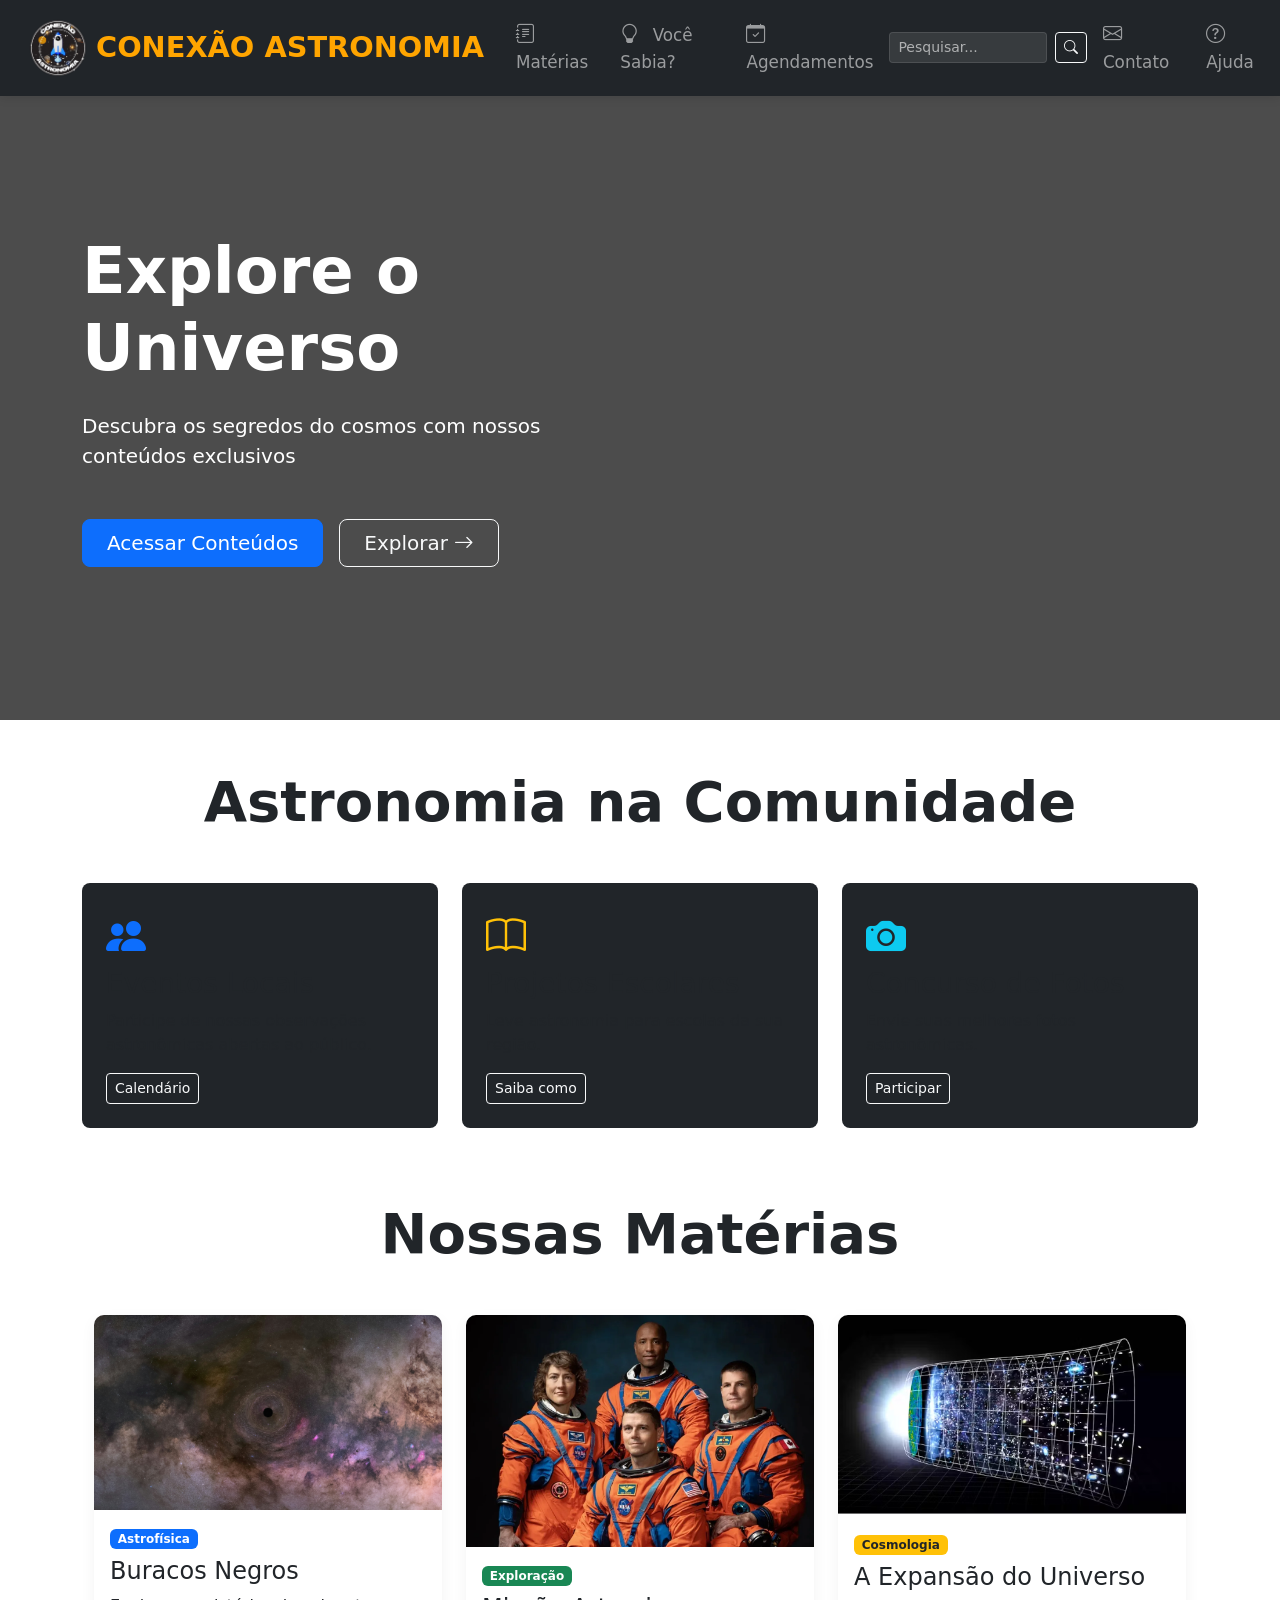
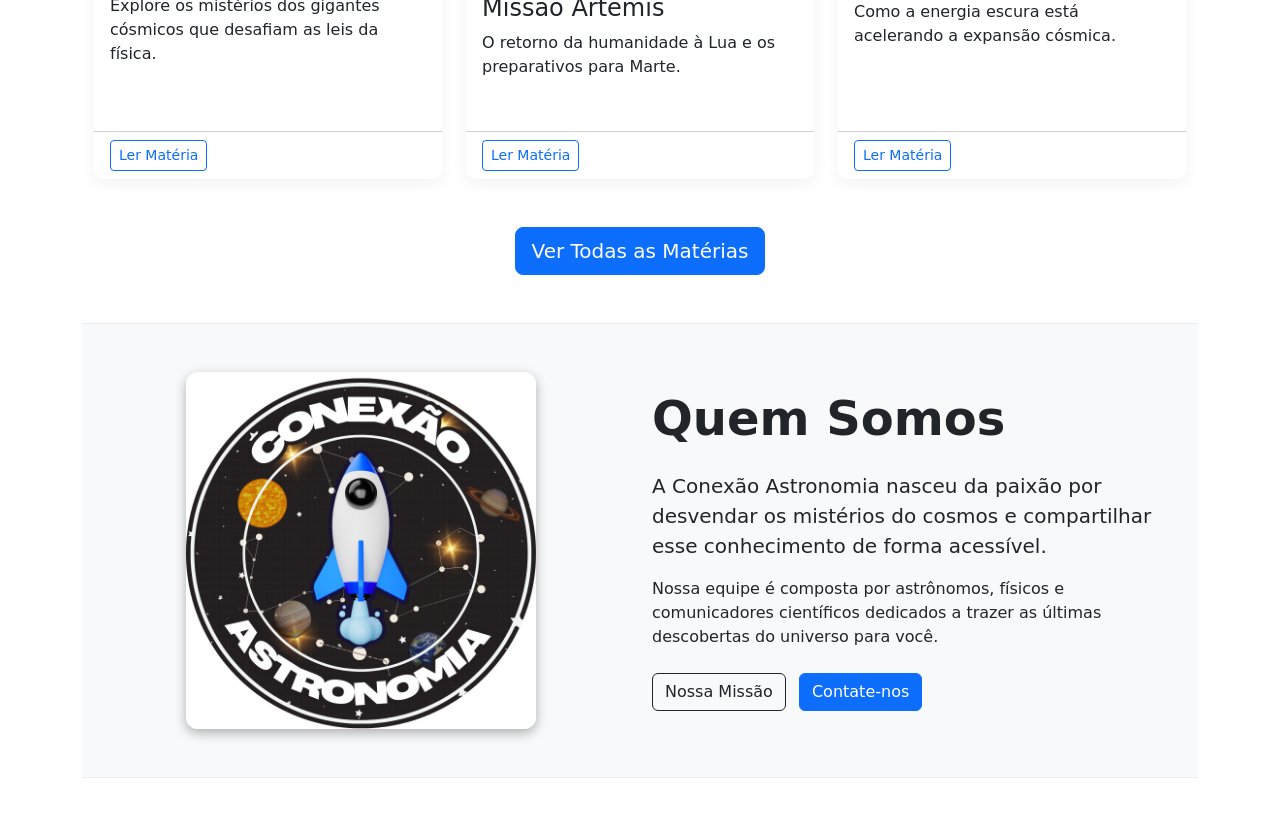
==== index.html @ 4c7ffb01 "Initial commit" ====
<!DOCTYPE html>
<html lang="pt-br">
<head>
    <meta charset="UTF-8">
    <meta name="viewport" content="width=device-width, initial-scale=1.0">
    <title>Conexão Astronomia</title>
    <!-- Bootstrap -->
    <link href="https://cdn.jsdelivr.net/npm/bootstrap@5.3.2/dist/css/bootstrap.min.css" rel="stylesheet">
    <!-- Bootstrap Icons -->
    <link rel="stylesheet" href="https://cdn.jsdelivr.net/npm/bootstrap-icons@1.11.3/font/bootstrap-icons.min.css">
    <!-- CSS Personalizado -->
    <link rel="stylesheet" href="style.css">
</head>
<body>
    <!-- Navbar -->
    <nav class="navbar navbar-expand-lg navbar-dark bg-dark fixed-top navbar-custom">
        <div class="container-fluid">
            <a class="navbar-brand d-flex align-items-center" href="#">
                <img src="logo.png.png" alt="Logo" width="60" class="me-2">
                <span class="site-title">CONEXÃO ASTRONOMIA</span>
            </a>
            
            <button class="navbar-toggler" type="button" data-bs-toggle="collapse" data-bs-target="#navbarContent">
                <span class="navbar-toggler-icon"></span>
            </button>

            <div class="collapse navbar-collapse" id="navbarContent">
                <ul class="navbar-nav me-auto mb-2 mb-lg-0">
                    <li class="nav-item"><a class="nav-link" href="#"><i class="bi bi-journal-text"></i> Matérias</a></li>
                    <li class="nav-item"><a class="nav-link" href="#"><i class="bi bi-lightbulb"></i> Você Sabia?</a></li>
                    <li class="nav-item"><a class="nav-link" href="#"><i class="bi bi-calendar-check"></i> Agendamentos</a></li>
                </ul>

                <!-- Barra de Pesquisa Desktop -->
                <form class="d-none d-lg-flex ms-auto" style="width: 250px;">
                    <input class="form-control form-control-sm" type="search" placeholder="Pesquisar...">
                    <button class="btn btn-sm btn-outline-light ms-2" type="submit">
                        <i class="bi bi-search"></i>
                    </button>
                </form>

                <!-- Ícone Pesquisa Mobile -->
                <div class="d-lg-none ms-2">
                    <a href="#" class="nav-link" data-bs-toggle="collapse" data-bs-target="#searchMobile">
                        <i class="bi bi-search fs-5"></i>
                    </a>
                    <div class="collapse" id="searchMobile">
                        <input class="form-control form-control-sm mt-2" type="search" placeholder="Digite aqui...">
                    </div>
                </div>

                <ul class="navbar-nav">
                    <li class="nav-item"><a class="nav-link" href="#"><i class="bi bi-envelope"></i> Contato</a></li>
                    <li class="nav-item"><a class="nav-link" href="#"><i class="bi bi-question-circle"></i> Ajuda</a></li>
                </ul>
            </div>
        </div>
    </nav>

    <!-- Seção Hero -->
    <section class="hero-section">
        <div class="container h-100">
            <div class="row h-100 align-items-center">
                <div class="col-lg-6">
                    <h1 class="display-3 fw-bold mb-4">Explore o Universo</h1>
                    <p class="lead mb-5">Descubra os segredos do cosmos com nossos conteúdos exclusivos</p>
                    <div class="d-flex gap-3">
                        <a href="#" class="btn btn-primary btn-lg px-4">Acessar Conteúdos</a>
                        <a href="#" class="btn btn-outline-light btn-lg px-4">Explorar <i class="bi bi-arrow-right"></i></a>
                    </div>
                </div>
            </div>
        </div>
    </section>

 <section class="comunidade py-5" id="comunidade">
        <div class="container">
            <h2 class="text-center display-4 fw-bold mb-5">Astronomia na Comunidade</h2>
            
            <div class="row g-4">
                <!-- Card 1 -->
                <div class="col-md-4">
                    <div class="comunidade-card h-100 p-4 rounded-3 bg-dark">
                        <i class="bi bi-people-fill fs-1 text-primary mb-3"></i>
                        <h3>Eventos Locais</h3>
                        <p>Participe de nossas observações astronômicas abertas ao público.</p>
                        <a href="#" class="btn btn-sm btn-outline-light">Calendário</a>
                    </div>
                </div>
                
                <!-- Card 2 -->
                <div class="col-md-4">
                    <div class="comunidade-card h-100 p-4 rounded-3 bg-dark">
                        <i class="bi bi-book fs-1 text-warning mb-3"></i>
                        <h3>Projetos Escolares</h3>
                        <p>Leve astronomia para escolas da sua região.</p>
                        <a href="#" class="btn btn-sm btn-outline-light">Saiba como</a>
                    </div>
                </div>
                
                <!-- Card 3 -->
                <div class="col-md-4">
                    <div class="comunidade-card h-100 p-4 rounded-3 bg-dark">
                        <i class="bi bi-camera-fill fs-1 text-info mb-3"></i>
                        <h3>Concurso de Fotos</h3>
                        <p>Envie suas melhores fotos astronômicas.</p>
                        <a href="#" class="btn btn-sm btn-outline-light">Participar</a>
                    </div>
                </div>
            </div>
   

    <!-- Seção de Matérias -->
    <section class="container py-5 mt-4" id="materias">
        <h2 class="text-center mb-5 display-4 fw-bold">Nossas Matérias</h2>
        
        <div class="row g-4">
            <!-- Matéria 1 -->
            <div class="col-md-6 col-lg-4">
                <div class="card materia-card h-100">
                    <img src="buraco_negro.jpg" class="card-img-top" alt="Buracos Negros">
                    <div class="card-body">
                        <span class="badge bg-primary mb-2">Astrofísica</span>
                        <h3 class="h4">Buracos Negros</h3>
                        <p>Explore os mistérios dos gigantes cósmicos que desafiam as leis da física.</p>
                    </div>
                    <div class="card-footer bg-transparent">
                        <a href="#" class="btn btn-sm btn-outline-primary">Ler Matéria</a>
                    </div>
                </div>
            </div>
            
            <!-- Matéria 2 -->
            <div class="col-md-6 col-lg-4">
                <div class="card materia-card h-100">
                    <img src="artemis.webp" class="card-img-top" alt="Missão Artemis">
                    <div class="card-body">
                        <span class="badge bg-success mb-2">Exploração</span>
                        <h3 class="h4">Missão Artemis</h3>
                        <p>O retorno da humanidade à Lua e os preparativos para Marte.</p>
                    </div>
                    <div class="card-footer bg-transparent">
                        <a href="#" class="btn btn-sm btn-outline-primary">Ler Matéria</a>
                    </div>
                </div>
            </div>
            
            <!-- Matéria 3 -->
            <div class="col-md-6 col-lg-4">
                <div class="card materia-card h-100">
                    <img src="expansao.avif" class="card-img-top" alt="Expansão do Universo">
                    <div class="card-body">
                        <span class="badge bg-warning text-dark mb-2">Cosmologia</span>
                        <h3 class="h4">A Expansão do Universo</h3>
                        <p>Como a energia escura está acelerando a expansão cósmica.</p>
                    </div>
                    <div class="card-footer bg-transparent">
                        <a href="#" class="btn btn-sm btn-outline-primary">Ler Matéria</a>
                    </div>
                </div>
            </div>
        </div>
        
        <div class="text-center mt-5">
            <a href="#" class="btn btn-primary btn-lg">Ver Todas as Matérias</a>
        </div>
    </section>
         
    <!-- Seção Quem Somos -->
    <section class="quem-somos py-5 bg-light" id="sobre">
        <div class="container">
            <div class="row align-items-center">
                <div class="col-lg-6 mb-4 mb-lg-0">
                    <img src="logo_qsm.png" alt="Nossa Equipe" class="img-quem-somos img-fluid">

                </div>
                <div class="col-lg-6">
                    <h2 class="display-5 fw-bold mb-4">Quem Somos</h2>
                    <p class="lead">A <strong>Conexão Astronomia</strong> nasceu da paixão por desvendar os mistérios do cosmos e compartilhar esse conhecimento de forma acessível.</p>
                    <p>Nossa equipe é composta por astrônomos, físicos e comunicadores científicos dedicados a trazer as últimas descobertas do universo para você.</p>
                    <div class="mt-4">
                        <a href="#" class="btn btn-outline-dark me-2">Nossa Missão</a>
                        <a href="#" class="btn btn-primary">Contate-nos</a>
                    </div>
                </div>
            </div>
        </div>
    </section>

    <!-- Bootstrap JS -->
    <script src="https://cdn.jsdelivr.net/npm/bootstrap@5.3.2/dist/js/bootstrap.bundle.min.js"></script>
</body>
</html>
---- style.css ----
/* === NAVBAR (alterações anteriores) === */
.navbar-custom {
    padding: 0.8rem 1rem;
    box-shadow: 0 2px 10px rgba(0,0,0,0.1);
}

.navbar-brand img {
    width: 60px;
    transition: all 0.3s ease;
}

.site-title {
    font-size: 1.8rem;
    font-weight: 700;
    color: #FFA500;
}

.nav-link {
    padding: 0.5rem 1rem !important;
    font-size: 1.05rem;
}

.nav-link i {
    font-size: 1.2rem;
    margin-right: 8px;
}

/* === HERO SECTION (novo) === */
.hero-section {
    background: linear-gradient(rgba(0, 0, 0, 0.7), rgba(0, 0, 0, 0.7)), 
                url('universo_fundo.jpg.jpg');
    background-size: cover;
    background-position: center;
    color: white;
    height: 80vh;
    min-height: 600px;
    padding-top: 80px; /* Compensa navbar fixa */
    display: flex;
    align-items: center;
}

/* === CARDS (novo) === */
.card {
    transition: all 0.3s ease;
    border: none;
    border-radius: 12px;
    overflow: hidden;
    margin-bottom: 20px;
}

.card:hover {
    transform: translateY(-10px);
    box-shadow: 0 15px 30px rgba(0,0,0,0.1);
}

/* === RESPONSIVIDADE === */
@media (max-width: 768px) {
    .hero-section {
        height: 60vh;
        text-align: center;
    }
    .site-title {
        font-size: 1.5rem;
    }
}

/* Barra de pesquisa desktop */
.navbar .form-control {
    background-color: rgba(255,255,255,0.1);
    border-color: rgba(255,255,255,0.2);
    color: white;
}

/* Placeholder branco */
.navbar .form-control::placeholder {
    color: rgba(255,255,255,0.6);
}

/* Ícone de pesquisa mobile */
.navbar .nav-link[data-bs-toggle="collapse"] {
    padding: 8px 12px;
}

/* Estilos para as matérias */
.materia-card {
    transition: all 0.3s ease;
    border: none;
    border-radius: 10px;
    overflow: hidden;
    box-shadow: 0 5px 15px rgba(0,0,0,0.05);
}

.materia-card:hover {
    transform: translateY(-5px);
    box-shadow: 0 10px 25px rgba(0,0,0,0.1);
}

/* Seção Quem Somos */
.quem-somos {
    border-top: 1px solid #eee;
    border-bottom: 1px solid #eee;
    
}


    .img-quem-somos {
    max-width: 350px; /* limite que você quer */
    width: 100%;      /* ocupa até o limite */
    height: auto;     /* mantém proporção */
    border-radius: 12px;
    box-shadow: 0 4px 12px rgba(0,0,0,0.3);
    display: block;
    margin: 0 auto;   /* centraliza */
}
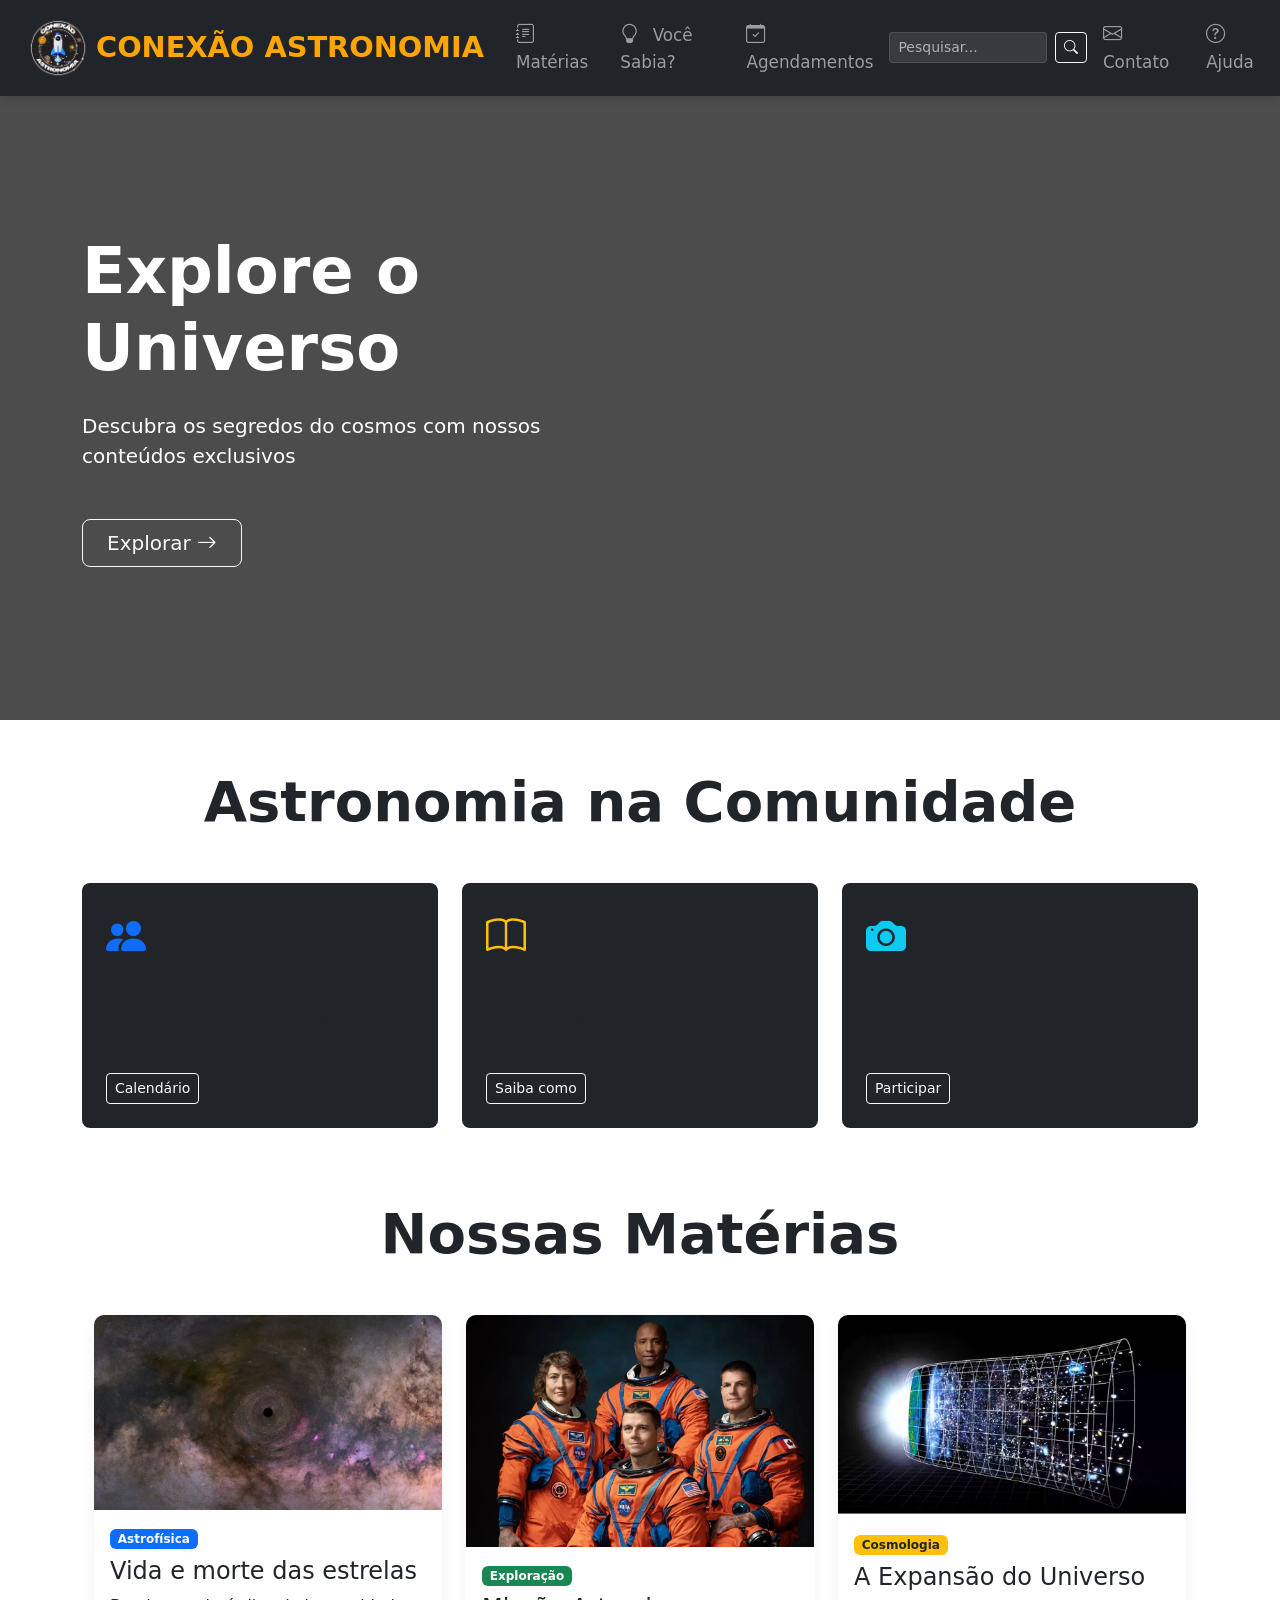
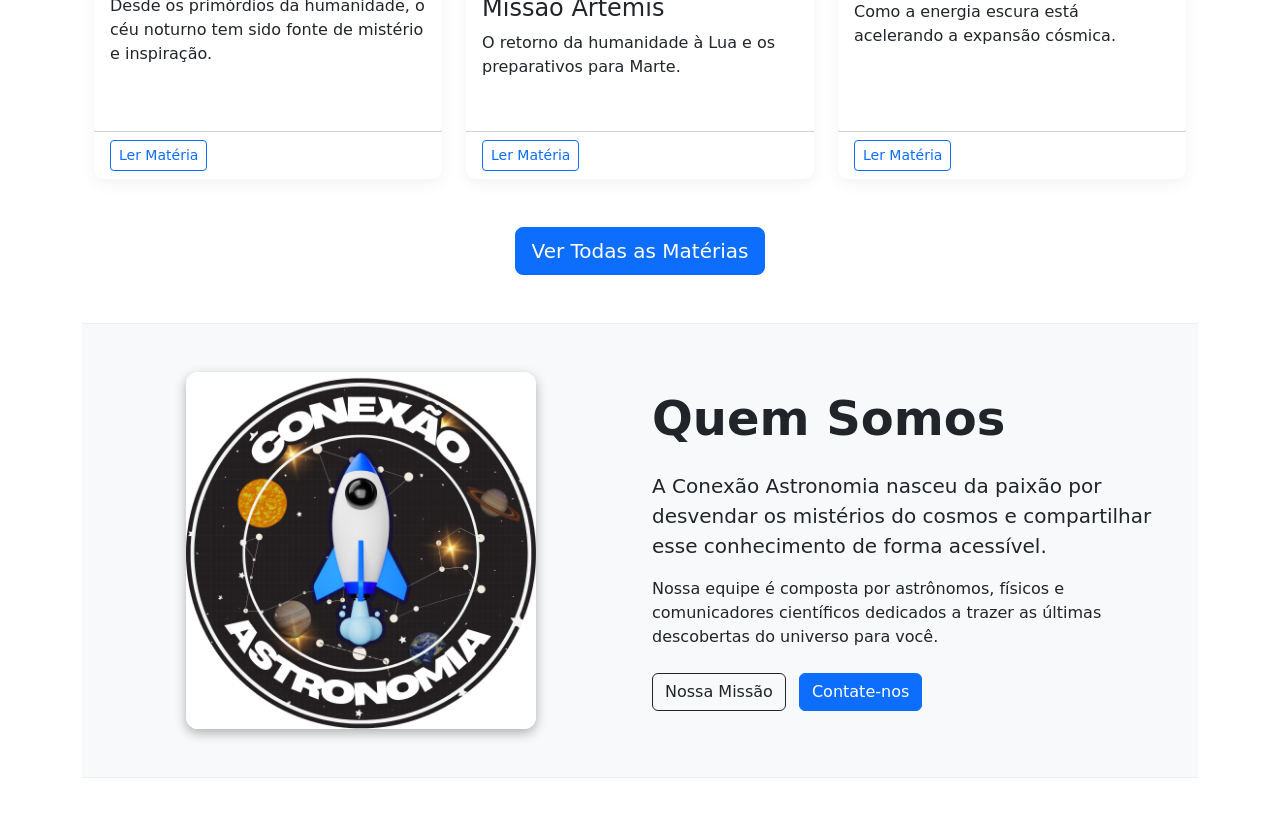
==== commit 9ef3212a: "adicionei novas páginas" ====
--- a/index.html
+++ b/index.html
@@ -1,5 +1,6 @@
 <!DOCTYPE html>
 <html lang="pt-br">
+
 <head>
     <meta charset="UTF-8">
     <meta name="viewport" content="width=device-width, initial-scale=1.0">
@@ -11,6 +12,7 @@
     <!-- CSS Personalizado -->
     <link rel="stylesheet" href="style.css">
 </head>
+
 <body>
     <!-- Navbar -->
     <nav class="navbar navbar-expand-lg navbar-dark bg-dark fixed-top navbar-custom">
@@ -19,16 +21,22 @@
                 <img src="logo.png.png" alt="Logo" width="60" class="me-2">
                 <span class="site-title">CONEXÃO ASTRONOMIA</span>
             </a>
-            
+
             <button class="navbar-toggler" type="button" data-bs-toggle="collapse" data-bs-target="#navbarContent">
                 <span class="navbar-toggler-icon"></span>
             </button>
 
             <div class="collapse navbar-collapse" id="navbarContent">
                 <ul class="navbar-nav me-auto mb-2 mb-lg-0">
-                    <li class="nav-item"><a class="nav-link" href="#"><i class="bi bi-journal-text"></i> Matérias</a></li>
-                    <li class="nav-item"><a class="nav-link" href="#"><i class="bi bi-lightbulb"></i> Você Sabia?</a></li>
-                    <li class="nav-item"><a class="nav-link" href="#"><i class="bi bi-calendar-check"></i> Agendamentos</a></li>
+                    <li class="nav-item"><a class="nav-link" href="#" href="materias.html" target="_blank"><i
+                                class="bi bi-journal-text"></i> Matérias</a>
+                    </li>
+                    <li class="nav-item"><a class="nav-link" href="#" href="voce_sabia.html" target="_blank"><i
+                                class="bi bi-lightbulb"></i> Você Sabia?</a>
+                    </li>
+                    <li class="nav-item"><a class="nav-link" href="#" href="agenda.html" target="_blank"><i
+                                class="bi bi-calendar-check"></i>
+                            Agendamentos</a></li>
                 </ul>
 
                 <!-- Barra de Pesquisa Desktop -->
@@ -50,8 +58,11 @@
                 </div>
 
                 <ul class="navbar-nav">
-                    <li class="nav-item"><a class="nav-link" href="#"><i class="bi bi-envelope"></i> Contato</a></li>
-                    <li class="nav-item"><a class="nav-link" href="#"><i class="bi bi-question-circle"></i> Ajuda</a></li>
+                    <li class="nav-item"><a class="nav-link" href="#" href="contato.html" target="_blank"><i
+                                class="bi bi-envelope"></i> Contato</a></li>
+                    <li class="nav-item"><a class="nav-link" href="#" href="ajuda.html" target="_blank"><i
+                                class="bi bi-question-circle"></i> Ajuda</a>
+                    </li>
                 </ul>
             </div>
         </div>
@@ -65,18 +76,18 @@
                     <h1 class="display-3 fw-bold mb-4">Explore o Universo</h1>
                     <p class="lead mb-5">Descubra os segredos do cosmos com nossos conteúdos exclusivos</p>
                     <div class="d-flex gap-3">
-                        <a href="#" class="btn btn-primary btn-lg px-4">Acessar Conteúdos</a>
-                        <a href="#" class="btn btn-outline-light btn-lg px-4">Explorar <i class="bi bi-arrow-right"></i></a>
+                        <a href="#" class="btn btn-outline-light btn-lg px-4">Explorar <i
+                                class="bi bi-arrow-right"></i></a>
                     </div>
                 </div>
             </div>
         </div>
     </section>
 
- <section class="comunidade py-5" id="comunidade">
+    <section class="comunidade py-5" id="comunidade">
         <div class="container">
             <h2 class="text-center display-4 fw-bold mb-5">Astronomia na Comunidade</h2>
-            
+
             <div class="row g-4">
                 <!-- Card 1 -->
                 <div class="col-md-4">
@@ -87,7 +98,7 @@
                         <a href="#" class="btn btn-sm btn-outline-light">Calendário</a>
                     </div>
                 </div>
-                
+
                 <!-- Card 2 -->
                 <div class="col-md-4">
                     <div class="comunidade-card h-100 p-4 rounded-3 bg-dark">
@@ -97,7 +108,7 @@
                         <a href="#" class="btn btn-sm btn-outline-light">Saiba como</a>
                     </div>
                 </div>
-                
+
                 <!-- Card 3 -->
                 <div class="col-md-4">
                     <div class="comunidade-card h-100 p-4 rounded-3 bg-dark">
@@ -108,87 +119,90 @@
                     </div>
                 </div>
             </div>
-   
-
-    <!-- Seção de Matérias -->
-    <section class="container py-5 mt-4" id="materias">
-        <h2 class="text-center mb-5 display-4 fw-bold">Nossas Matérias</h2>
-        
-        <div class="row g-4">
-            <!-- Matéria 1 -->
-            <div class="col-md-6 col-lg-4">
-                <div class="card materia-card h-100">
-                    <img src="buraco_negro.jpg" class="card-img-top" alt="Buracos Negros">
-                    <div class="card-body">
-                        <span class="badge bg-primary mb-2">Astrofísica</span>
-                        <h3 class="h4">Buracos Negros</h3>
-                        <p>Explore os mistérios dos gigantes cósmicos que desafiam as leis da física.</p>
-                    </div>
-                    <div class="card-footer bg-transparent">
-                        <a href="#" class="btn btn-sm btn-outline-primary">Ler Matéria</a>
-                    </div>
-                </div>
-            </div>
-            
-            <!-- Matéria 2 -->
-            <div class="col-md-6 col-lg-4">
-                <div class="card materia-card h-100">
-                    <img src="artemis.webp" class="card-img-top" alt="Missão Artemis">
-                    <div class="card-body">
-                        <span class="badge bg-success mb-2">Exploração</span>
-                        <h3 class="h4">Missão Artemis</h3>
-                        <p>O retorno da humanidade à Lua e os preparativos para Marte.</p>
-                    </div>
-                    <div class="card-footer bg-transparent">
-                        <a href="#" class="btn btn-sm btn-outline-primary">Ler Matéria</a>
-                    </div>
-                </div>
-            </div>
-            
-            <!-- Matéria 3 -->
-            <div class="col-md-6 col-lg-4">
-                <div class="card materia-card h-100">
-                    <img src="expansao.avif" class="card-img-top" alt="Expansão do Universo">
-                    <div class="card-body">
-                        <span class="badge bg-warning text-dark mb-2">Cosmologia</span>
-                        <h3 class="h4">A Expansão do Universo</h3>
-                        <p>Como a energia escura está acelerando a expansão cósmica.</p>
-                    </div>
-                    <div class="card-footer bg-transparent">
-                        <a href="#" class="btn btn-sm btn-outline-primary">Ler Matéria</a>
-                    </div>
-                </div>
-            </div>
-        </div>
-        
-        <div class="text-center mt-5">
-            <a href="#" class="btn btn-primary btn-lg">Ver Todas as Matérias</a>
-        </div>
-    </section>
-         
-    <!-- Seção Quem Somos -->
-    <section class="quem-somos py-5 bg-light" id="sobre">
-        <div class="container">
-            <div class="row align-items-center">
-                <div class="col-lg-6 mb-4 mb-lg-0">
-                    <img src="logo_qsm.png" alt="Nossa Equipe" class="img-quem-somos img-fluid">
-
-                </div>
-                <div class="col-lg-6">
-                    <h2 class="display-5 fw-bold mb-4">Quem Somos</h2>
-                    <p class="lead">A <strong>Conexão Astronomia</strong> nasceu da paixão por desvendar os mistérios do cosmos e compartilhar esse conhecimento de forma acessível.</p>
-                    <p>Nossa equipe é composta por astrônomos, físicos e comunicadores científicos dedicados a trazer as últimas descobertas do universo para você.</p>
-                    <div class="mt-4">
-                        <a href="#" class="btn btn-outline-dark me-2">Nossa Missão</a>
-                        <a href="#" class="btn btn-primary">Contate-nos</a>
-                    </div>
-                </div>
-            </div>
-        </div>
-    </section>
-
-    <!-- Bootstrap JS -->
-    <script src="https://cdn.jsdelivr.net/npm/bootstrap@5.3.2/dist/js/bootstrap.bundle.min.js"></script>
+
+
+            <!-- Seção de Matérias -->
+            <section class="container py-5 mt-4" id="materias">
+                <h2 class="text-center mb-5 display-4 fw-bold">Nossas Matérias</h2>
+
+                <div class="row g-4">
+                    <!-- Matéria 1 -->
+                    <div class="col-md-6 col-lg-4">
+                        <div class="card materia-card h-100">
+                            <img src="buraco_negro.jpg" class="card-img-top" alt="Buracos Negros">
+                            <div class="card-body">
+                                <span class="badge bg-primary mb-2">Astrofísica</span>
+                                <h3 class="h4">Vida e morte das estrelas</h3>
+                                <p>Desde os primórdios da humanidade, o céu noturno tem sido fonte de mistério e
+                                    inspiração.</p>
+                            </div>
+                            <div class="card-footer bg-transparent">
+                                <a href="#" class="btn btn-sm btn-outline-primary">Ler Matéria</a>
+                            </div>
+                        </div>
+                    </div>
+
+                    <!-- Matéria 2 -->
+                    <div class="col-md-6 col-lg-4">
+                        <div class="card materia-card h-100">
+                            <img src="artemis.webp" class="card-img-top" alt="Missão Artemis">
+                            <div class="card-body">
+                                <span class="badge bg-success mb-2">Exploração</span>
+                                <h3 class="h4">Missão Artemis</h3>
+                                <p>O retorno da humanidade à Lua e os preparativos para Marte.</p>
+                            </div>
+                            <div class="card-footer bg-transparent">
+                                <a href="#" class="btn btn-sm btn-outline-primary">Ler Matéria</a>
+                            </div>
+                        </div>
+                    </div>
+
+                    <!-- Matéria 3 -->
+                    <div class="col-md-6 col-lg-4">
+                        <div class="card materia-card h-100">
+                            <img src="expansao.avif" class="card-img-top" alt="Expansão do Universo">
+                            <div class="card-body">
+                                <span class="badge bg-warning text-dark mb-2">Cosmologia</span>
+                                <h3 class="h4">A Expansão do Universo</h3>
+                                <p>Como a energia escura está acelerando a expansão cósmica.</p>
+                            </div>
+                            <div class="card-footer bg-transparent">
+                                <a href="#" class="btn btn-sm btn-outline-primary">Ler Matéria</a>
+                            </div>
+                        </div>
+                    </div>
+                </div>
+
+                <div class="text-center mt-5">
+                    <a href="materias.html" target="_blank" class="btn btn-primary btn-lg">Ver Todas as Matérias</a>
+                </div>
+            </section>
+
+            <!-- Seção Quem Somos -->
+            <section class="quem-somos py-5 bg-light" id="sobre">
+                <div class="container">
+                    <div class="row align-items-center">
+                        <div class="col-lg-6 mb-4 mb-lg-0">
+                            <img src="logo_qsm.png" alt="Nossa Equipe" class="img-quem-somos img-fluid">
+
+                        </div>
+                        <div class="col-lg-6">
+                            <h2 class="display-5 fw-bold mb-4">Quem Somos</h2>
+                            <p class="lead">A <strong>Conexão Astronomia</strong> nasceu da paixão por desvendar os
+                                mistérios do cosmos e compartilhar esse conhecimento de forma acessível.</p>
+                            <p>Nossa equipe é composta por astrônomos, físicos e comunicadores científicos dedicados a
+                                trazer as últimas descobertas do universo para você.</p>
+                            <div class="mt-4">
+                                <a href="#" class="btn btn-outline-dark me-2">Nossa Missão</a>
+                                <a href="#" class="btn btn-primary">Contate-nos</a>
+                            </div>
+                        </div>
+                    </div>
+                </div>
+            </section>
+
+            <!-- Bootstrap JS -->
+            <script src="https://cdn.jsdelivr.net/npm/bootstrap@5.3.2/dist/js/bootstrap.bundle.min.js"></script>
 </body>
-</html>
-
+
+</html>
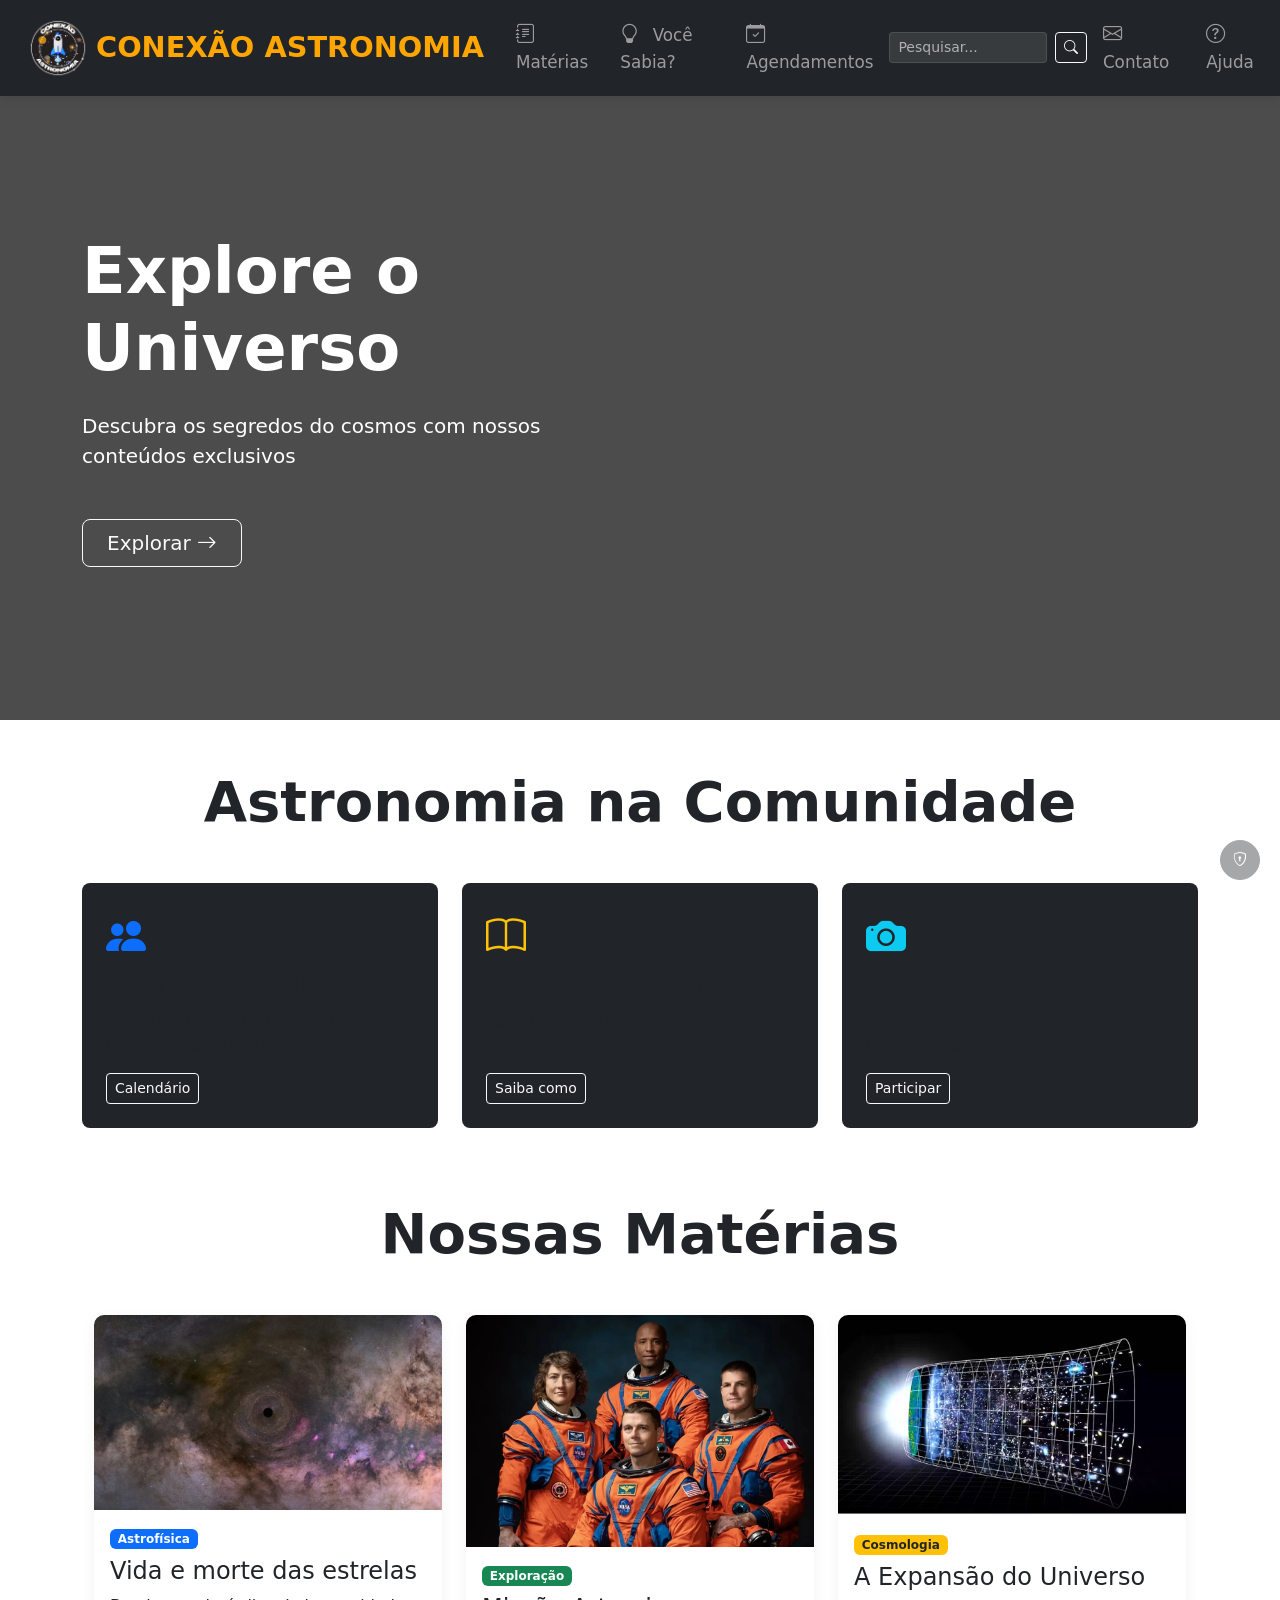
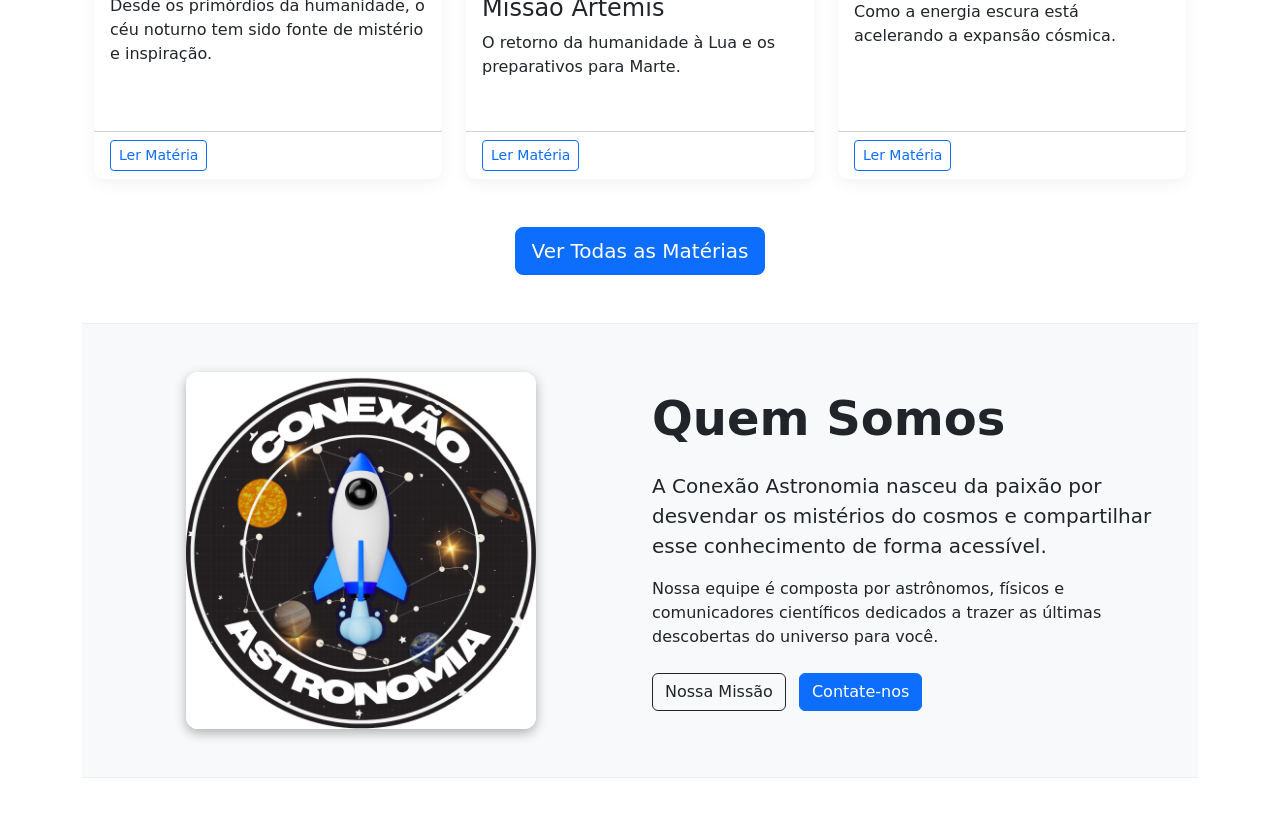
==== commit 13350752: "pagina de login e adm adicionadas" ====
--- a/index.html
+++ b/index.html
@@ -17,7 +17,7 @@
     <!-- Navbar -->
     <nav class="navbar navbar-expand-lg navbar-dark bg-dark fixed-top navbar-custom">
         <div class="container-fluid">
-            <a class="navbar-brand d-flex align-items-center" href="#">
+            <a class="navbar-brand d-flex align-items-center">
                 <img src="logo.png.png" alt="Logo" width="60" class="me-2">
                 <span class="site-title">CONEXÃO ASTRONOMIA</span>
             </a>
@@ -28,14 +28,13 @@
 
             <div class="collapse navbar-collapse" id="navbarContent">
                 <ul class="navbar-nav me-auto mb-2 mb-lg-0">
-                    <li class="nav-item"><a class="nav-link" href="#" href="materias.html" target="_blank"><i
-                                class="bi bi-journal-text"></i> Matérias</a>
+                    <li class="nav-item"><a class="nav-link" href="materias.html"><i class="bi bi-journal-text"></i>
+                            Matérias</a>
                     </li>
-                    <li class="nav-item"><a class="nav-link" href="#" href="voce_sabia.html" target="_blank"><i
-                                class="bi bi-lightbulb"></i> Você Sabia?</a>
+                    <li class="nav-item"><a class="nav-link" href="voce_sabia.html"><i class="bi bi-lightbulb"></i> Você
+                            Sabia?</a>
                     </li>
-                    <li class="nav-item"><a class="nav-link" href="#" href="agenda.html" target="_blank"><i
-                                class="bi bi-calendar-check"></i>
+                    <li class="nav-item"><a class="nav-link" href="agenda.html"><i class="bi bi-calendar-check"></i>
                             Agendamentos</a></li>
                 </ul>
 
@@ -49,7 +48,7 @@
 
                 <!-- Ícone Pesquisa Mobile -->
                 <div class="d-lg-none ms-2">
-                    <a href="#" class="nav-link" data-bs-toggle="collapse" data-bs-target="#searchMobile">
+                    <a class="nav-link" data-bs-toggle="collapse" data-bs-target="#searchMobile">
                         <i class="bi bi-search fs-5"></i>
                     </a>
                     <div class="collapse" id="searchMobile">
@@ -58,10 +57,10 @@
                 </div>
 
                 <ul class="navbar-nav">
-                    <li class="nav-item"><a class="nav-link" href="#" href="contato.html" target="_blank"><i
-                                class="bi bi-envelope"></i> Contato</a></li>
-                    <li class="nav-item"><a class="nav-link" href="#" href="ajuda.html" target="_blank"><i
-                                class="bi bi-question-circle"></i> Ajuda</a>
+                    <li class="nav-item"><a class="nav-link" href="contato.html"><i class="bi bi-envelope"></i>
+                            Contato</a></li>
+                    <li class="nav-item"><a class="nav-link" href="ajuda.html"><i class="bi bi-question-circle"></i>
+                            Ajuda</a>
                     </li>
                 </ul>
             </div>
@@ -76,8 +75,7 @@
                     <h1 class="display-3 fw-bold mb-4">Explore o Universo</h1>
                     <p class="lead mb-5">Descubra os segredos do cosmos com nossos conteúdos exclusivos</p>
                     <div class="d-flex gap-3">
-                        <a href="#" class="btn btn-outline-light btn-lg px-4">Explorar <i
-                                class="bi bi-arrow-right"></i></a>
+                        <a class="btn btn-outline-light btn-lg px-4">Explorar <i class="bi bi-arrow-right"></i></a>
                     </div>
                 </div>
             </div>
@@ -95,7 +93,7 @@
                         <i class="bi bi-people-fill fs-1 text-primary mb-3"></i>
                         <h3>Eventos Locais</h3>
                         <p>Participe de nossas observações astronômicas abertas ao público.</p>
-                        <a href="#" class="btn btn-sm btn-outline-light">Calendário</a>
+                        <a class="btn btn-sm btn-outline-light">Calendário</a>
                     </div>
                 </div>
 
@@ -105,7 +103,7 @@
                         <i class="bi bi-book fs-1 text-warning mb-3"></i>
                         <h3>Projetos Escolares</h3>
                         <p>Leve astronomia para escolas da sua região.</p>
-                        <a href="#" class="btn btn-sm btn-outline-light">Saiba como</a>
+                        <a class="btn btn-sm btn-outline-light">Saiba como</a>
                     </div>
                 </div>
 
@@ -115,7 +113,7 @@
                         <i class="bi bi-camera-fill fs-1 text-info mb-3"></i>
                         <h3>Concurso de Fotos</h3>
                         <p>Envie suas melhores fotos astronômicas.</p>
-                        <a href="#" class="btn btn-sm btn-outline-light">Participar</a>
+                        <a class="btn btn-sm btn-outline-light">Participar</a>
                     </div>
                 </div>
             </div>
@@ -137,7 +135,7 @@
                                     inspiração.</p>
                             </div>
                             <div class="card-footer bg-transparent">
-                                <a href="#" class="btn btn-sm btn-outline-primary">Ler Matéria</a>
+                                <a class="btn btn-sm btn-outline-primary">Ler Matéria</a>
                             </div>
                         </div>
                     </div>
@@ -152,7 +150,7 @@
                                 <p>O retorno da humanidade à Lua e os preparativos para Marte.</p>
                             </div>
                             <div class="card-footer bg-transparent">
-                                <a href="#" class="btn btn-sm btn-outline-primary">Ler Matéria</a>
+                                <a class="btn btn-sm btn-outline-primary">Ler Matéria</a>
                             </div>
                         </div>
                     </div>
@@ -167,14 +165,14 @@
                                 <p>Como a energia escura está acelerando a expansão cósmica.</p>
                             </div>
                             <div class="card-footer bg-transparent">
-                                <a href="#" class="btn btn-sm btn-outline-primary">Ler Matéria</a>
+                                <a class="btn btn-sm btn-outline-primary">Ler Matéria</a>
                             </div>
                         </div>
                     </div>
                 </div>
 
                 <div class="text-center mt-5">
-                    <a href="materias.html" target="_blank" class="btn btn-primary btn-lg">Ver Todas as Matérias</a>
+                    <a href="materias.html" class="btn btn-primary btn-lg">Ver Todas as Matérias</a>
                 </div>
             </section>
 
@@ -193,13 +191,22 @@
                             <p>Nossa equipe é composta por astrônomos, físicos e comunicadores científicos dedicados a
                                 trazer as últimas descobertas do universo para você.</p>
                             <div class="mt-4">
-                                <a href="#" class="btn btn-outline-dark me-2">Nossa Missão</a>
-                                <a href="#" class="btn btn-primary">Contate-nos</a>
+                                <a class="btn btn-outline-dark me-2">Nossa Missão</a>
+                                <a class="btn btn-primary">Contate-nos</a>
                             </div>
                         </div>
                     </div>
                 </div>
             </section>
+
+            <!-- Leva para o login adm -->
+            <div class="position-fixed" style="bottom: 20px; right: 20px; z-index: 1000;">
+                <a href="login_adm.html" class="admin-btn-icon btn btn-dark btn-sm rounded-circle"
+                    style="opacity: 0.4; transition: all 0.3s ease; width: 40px; height: 40px; display: flex; align-items: center; justify-content: center;"
+                    title="Acesso Administrativo RESTRITO">
+                    <i class="bi bi-shield-lock"></i>
+                </a>
+            </div>
 
             <!-- Bootstrap JS -->
             <script src="https://cdn.jsdelivr.net/npm/bootstrap@5.3.2/dist/js/bootstrap.bundle.min.js"></script>
--- a/style.css
+++ b/style.css
@@ -1,7 +1,7 @@
 /* === NAVBAR (alterações anteriores) === */
 .navbar-custom {
     padding: 0.8rem 1rem;
-    box-shadow: 0 2px 10px rgba(0,0,0,0.1);
+    box-shadow: 0 2px 10px rgba(0, 0, 0, 0.1);
 }
 
 .navbar-brand img {
@@ -27,14 +27,15 @@
 
 /* === HERO SECTION (novo) === */
 .hero-section {
-    background: linear-gradient(rgba(0, 0, 0, 0.7), rgba(0, 0, 0, 0.7)), 
-                url('universo_fundo.jpg.jpg');
+    background: linear-gradient(rgba(0, 0, 0, 0.7), rgba(0, 0, 0, 0.7)),
+        url('universo_fundo.jpg.jpg');
     background-size: cover;
     background-position: center;
     color: white;
     height: 80vh;
     min-height: 600px;
-    padding-top: 80px; /* Compensa navbar fixa */
+    padding-top: 80px;
+    /* Compensa navbar fixa */
     display: flex;
     align-items: center;
 }
@@ -50,7 +51,7 @@
 
 .card:hover {
     transform: translateY(-10px);
-    box-shadow: 0 15px 30px rgba(0,0,0,0.1);
+    box-shadow: 0 15px 30px rgba(0, 0, 0, 0.1);
 }
 
 /* === RESPONSIVIDADE === */
@@ -59,6 +60,7 @@
         height: 60vh;
         text-align: center;
     }
+
     .site-title {
         font-size: 1.5rem;
     }
@@ -66,14 +68,14 @@
 
 /* Barra de pesquisa desktop */
 .navbar .form-control {
-    background-color: rgba(255,255,255,0.1);
-    border-color: rgba(255,255,255,0.2);
+    background-color: rgba(255, 255, 255, 0.1);
+    border-color: rgba(255, 255, 255, 0.2);
     color: white;
 }
 
 /* Placeholder branco */
 .navbar .form-control::placeholder {
-    color: rgba(255,255,255,0.6);
+    color: rgba(255, 255, 255, 0.6);
 }
 
 /* Ícone de pesquisa mobile */
@@ -87,30 +89,212 @@
     border: none;
     border-radius: 10px;
     overflow: hidden;
-    box-shadow: 0 5px 15px rgba(0,0,0,0.05);
+    box-shadow: 0 5px 15px rgba(0, 0, 0, 0.05);
 }
 
 .materia-card:hover {
     transform: translateY(-5px);
-    box-shadow: 0 10px 25px rgba(0,0,0,0.1);
+    box-shadow: 0 10px 25px rgba(0, 0, 0, 0.1);
 }
 
 /* Seção Quem Somos */
 .quem-somos {
     border-top: 1px solid #eee;
     border-bottom: 1px solid #eee;
-    
-}
-
-
-    .img-quem-somos {
-    max-width: 350px; /* limite que você quer */
-    width: 100%;      /* ocupa até o limite */
-    height: auto;     /* mantém proporção */
+
+}
+
+
+.img-quem-somos {
+    max-width: 350px;
+    /* limite que você quer */
+    width: 100%;
+    /* ocupa até o limite */
+    height: auto;
+    /* mantém proporção */
     border-radius: 12px;
-    box-shadow: 0 4px 12px rgba(0,0,0,0.3);
+    box-shadow: 0 4px 12px rgba(0, 0, 0, 0.3);
     display: block;
-    margin: 0 auto;   /* centraliza */
-}
-
-
+    margin: 0 auto;
+    /* centraliza */
+}
+
+/* === PÁGINA DE MATÉRIAS === */
+.page-header {
+    padding-top: 100px;
+    background: linear-gradient(rgba(0, 0, 0, 0.7), rgba(0, 0, 0, 0.7)),
+        url('universo_fundo.jpg.jpg');
+    background-size: cover;
+    background-position: center;
+    color: white;
+    margin-bottom: 0;
+}
+
+.materias-list {
+    background-color: #f8f9fa;
+}
+
+.materia-card {
+    transition: all 0.3s ease;
+    border: none;
+    border-radius: 10px;
+    overflow: hidden;
+    box-shadow: 0 5px 15px rgba(0, 0, 0, 0.05);
+}
+
+.materia-card:hover {
+    transform: translateY(-5px);
+    box-shadow: 0 10px 25px rgba(0, 0, 0, 0.1);
+}
+
+.materia-meta {
+    font-size: 0.85rem;
+    margin-top: 15px;
+}
+
+.materia-meta i {
+    margin-right: 5px;
+}
+
+/* Filtros */
+.btn-outline-primary.active {
+    background-color: #0d6efd;
+    border-color: #0d6efd;
+    color: white;
+}
+
+/* Paginação */
+.pagination .page-link {
+    color: #0d6efd;
+}
+
+.pagination .page-item.active .page-link {
+    background-color: #0d6efd;
+    border-color: #0d6efd;
+}
+
+/* Newsletter */
+.newsletter {
+    border-top: 1px solid rgba(255, 255, 255, 0.1);
+}
+
+/* Footer */
+footer a {
+    text-decoration: none;
+    transition: color 0.3s ease;
+}
+
+footer a:hover {
+    color: #FFA500 !important;
+}
+
+/* Responsividade */
+@media (max-width: 768px) {
+    .page-header {
+        padding-top: 80px;
+    }
+
+    .filter-buttons {
+        flex-direction: column;
+        align-items: center;
+    }
+
+    .filter-buttons .btn {
+        margin-bottom: 5px;
+        width: 100%;
+        max-width: 200px;
+    }
+}
+
+/* === PÁGINA VOCÊ SABIA === */
+.page-header {
+    padding-top: 100px;
+    background: linear-gradient(rgba(0, 0, 0, 0.7), rgba(0, 0, 0, 0.7)),
+        url('universo_fundo.jpg.jpg');
+    background-size: cover;
+    background-position: center;
+    color: white;
+    margin-bottom: 0;
+}
+
+.curiosidades {
+    background-color: #f8f9fa;
+}
+
+.curiosidade-card {
+    transition: all 0.3s ease;
+    border: none;
+    border-radius: 15px;
+    box-shadow: 0 5px 15px rgba(0, 0, 0, 0.08);
+    border-top: 4px solid transparent;
+}
+
+.curiosidade-card:hover {
+    transform: translateY(-8px);
+    box-shadow: 0 12px 25px rgba(0, 0, 0, 0.15);
+    border-top: 4px solid #0d6efd;
+}
+
+.curiosidade-icon {
+    transition: transform 0.3s ease;
+}
+
+.curiosidade-card:hover .curiosidade-icon {
+    transform: scale(1.1);
+}
+
+/* Cores personalizadas para ícones */
+.text-purple {
+    color: #6f42c1 !important;
+}
+
+/* Seção de Fatos Rápidos */
+.fatos-rapidos {
+    border-top: 1px solid #dee2e6;
+    border-bottom: 1px solid #dee2e6;
+}
+
+.fato-numero {
+    font-weight: 800;
+    margin-bottom: 0.5rem;
+}
+
+.fato-texto {
+    font-size: 0.9rem;
+    color: #6c757d;
+    font-weight: 500;
+}
+
+/* Newsletter */
+.newsletter {
+    border-top: 1px solid rgba(255, 255, 255, 0.1);
+}
+
+/* Footer */
+footer a {
+    text-decoration: none;
+    transition: color 0.3s ease;
+}
+
+footer a:hover {
+    color: #FFA500 !important;
+}
+
+/* Responsividade */
+@media (max-width: 768px) {
+    .page-header {
+        padding-top: 80px;
+    }
+
+    .fato-numero {
+        font-size: 2.5rem;
+    }
+}
+
+/* Ícone login adm */
+.admin-btn-icon:hover {
+    opacity: 1 !important;
+    transform: scale(1.1);
+    background-color: #495057 !important;
+    box-shadow: 0 4px 12px rgba(0, 0, 0, 0.2);
+}
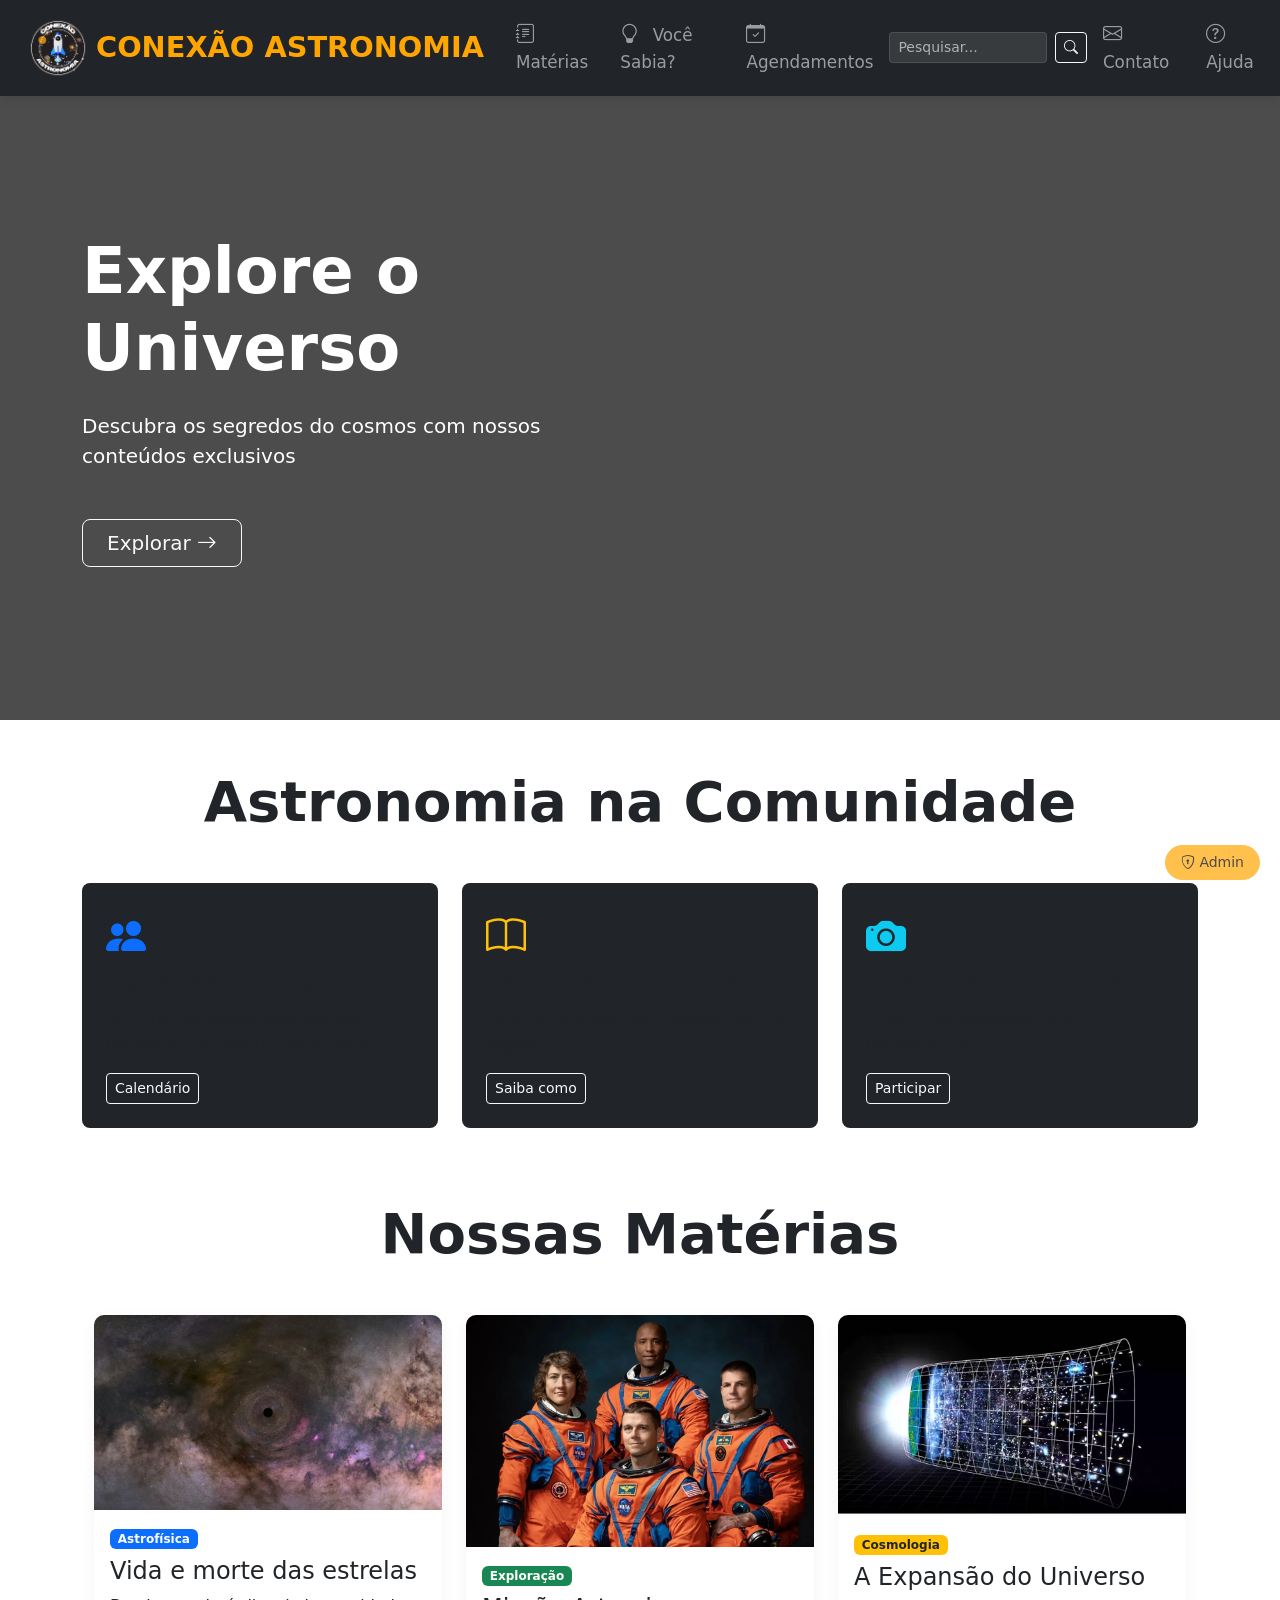
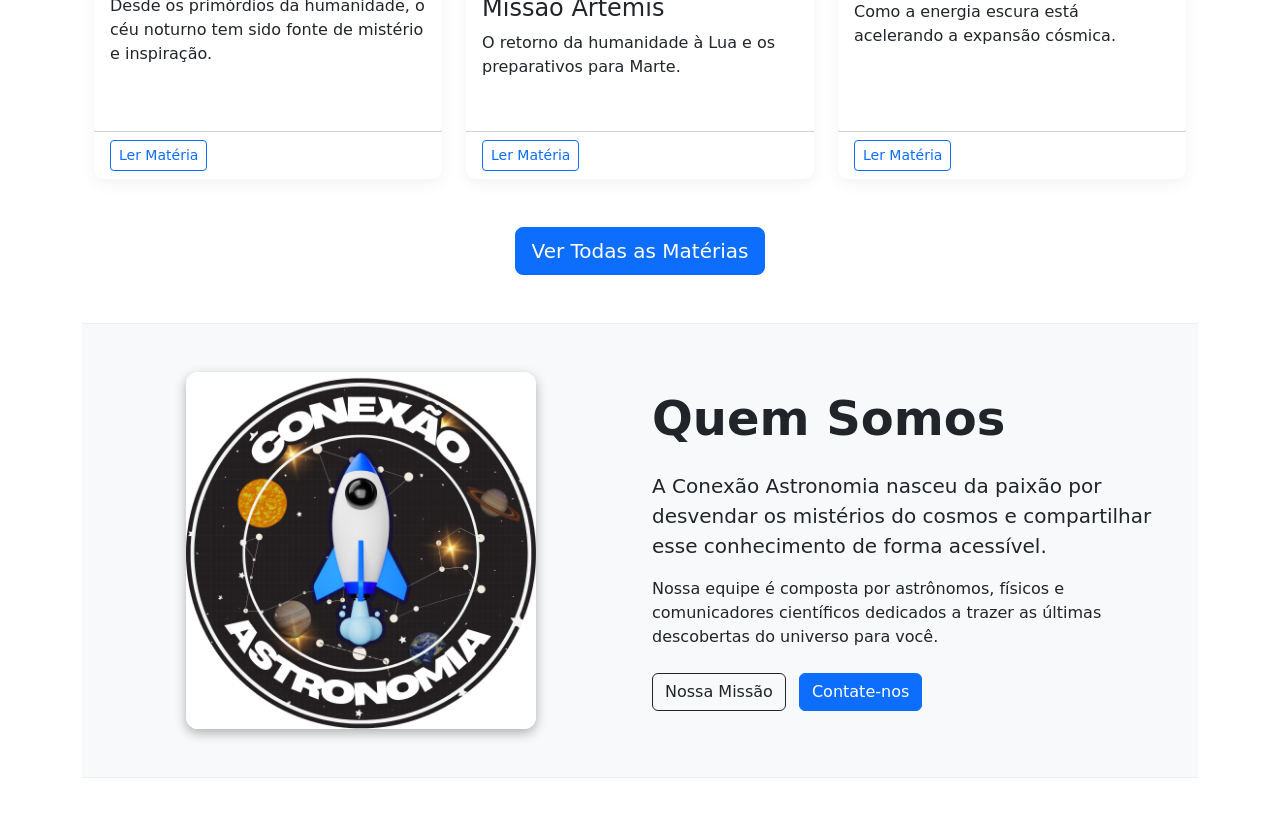
==== commit 7a2ea2e8: "tirei o header do login" ====
--- a/index.html
+++ b/index.html
@@ -199,12 +199,11 @@
                 </div>
             </section>
 
-            <!-- Leva para o login adm -->
+            <!-- Botão laranja - login adm-->
             <div class="position-fixed" style="bottom: 20px; right: 20px; z-index: 1000;">
-                <a href="login_adm.html" class="admin-btn-icon btn btn-dark btn-sm rounded-circle"
-                    style="opacity: 0.4; transition: all 0.3s ease; width: 40px; height: 40px; display: flex; align-items: center; justify-content: center;"
-                    title="Acesso Administrativo RESTRITO">
-                    <i class="bi bi-shield-lock"></i>
+                <a href="admin_login.html" class="admin-btn-orange btn btn-warning btn-sm rounded-pill"
+                    style="opacity: 0.7; transition: all 0.3s ease; padding: 6px 15px;" title="Acesso Administrativo">
+                    <i class="bi bi-shield-lock me-1"></i>Admin
                 </a>
             </div>
 
--- a/style.css
+++ b/style.css
@@ -291,10 +291,16 @@
     }
 }
 
-/* Ícone login adm */
-.admin-btn-icon:hover {
+/* === LOGIN ADMIN === */
+.admin-btn-orange {
+    opacity: 0.7 !important;
+    background-color: #FFA500 !important;
+    border-color: #FFA500 !important;
+    color: #000 !important;
+}
+
+.admin-btn-orange:hover {
     opacity: 1 !important;
-    transform: scale(1.1);
-    background-color: #495057 !important;
-    box-shadow: 0 4px 12px rgba(0, 0, 0, 0.2);
+    transform: scale(1.05);
+    box-shadow: 0 4px 12px rgba(255, 165, 0, 0.3);
 }
